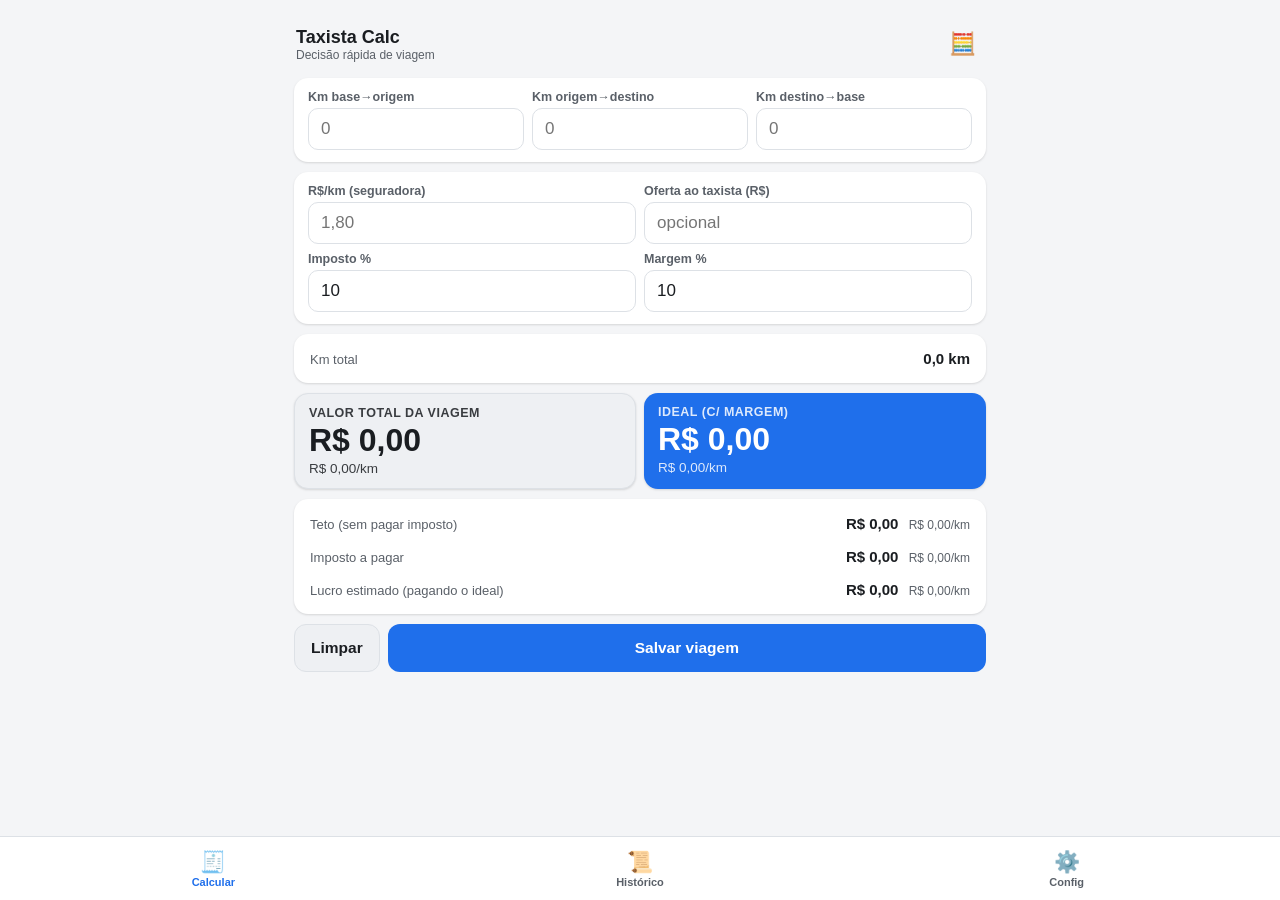
==== index.html @ 7c460bae "Primeira versão do Taxista Calc: PWA offline de calculadora de viagens App completo em HTML/CSS/JS p" ====
<!DOCTYPE html>
<html lang="pt-BR">
<head>
<meta charset="UTF-8">
<meta name="viewport" content="width=device-width, initial-scale=1, viewport-fit=cover, maximum-scale=1">
<title>Taxista Calc</title>
<meta name="description" content="Calculadora rápida de viagens para corretor de reboque/transporte de seguradora.">
<meta name="theme-color" content="#1f6feb" media="(prefers-color-scheme: light)">
<meta name="theme-color" content="#14161a" media="(prefers-color-scheme: dark)">
<link rel="manifest" href="manifest.json">
<link rel="apple-touch-icon" href="icons/icon-192.png">
<meta name="apple-mobile-web-app-capable" content="yes">
<meta name="apple-mobile-web-app-status-bar-style" content="black-translucent">
<meta name="apple-mobile-web-app-title" content="Taxista Calc">
<link rel="icon" href="icons/icon-192.png">
<link rel="stylesheet" href="css/app.css">
</head>
<body>

<!-- ===================== TELA: CALCULAR ===================== -->
<main id="telaCalcular" class="screen ativa">
  <header class="topo">
    <div>
      <h1>Taxista Calc</h1>
      <div class="subtitulo">Decisão rápida de viagem</div>
    </div>
    <button id="btnAbrirCalc" class="btn-icone" title="Calculadora" aria-label="Abrir calculadora">🧮</button>
  </header>

  <section class="card">
    <div class="linha-3">
      <div class="campo">
        <label for="kmBaseOrigem">Km base→origem</label>
        <input id="kmBaseOrigem" type="text" inputmode="decimal" placeholder="0" autocomplete="off">
      </div>
      <div class="campo">
        <label for="kmOrigemDestino">Km origem→destino</label>
        <input id="kmOrigemDestino" type="text" inputmode="decimal" placeholder="0" autocomplete="off">
      </div>
      <div class="campo">
        <label for="kmDestinoBase">Km destino→base</label>
        <input id="kmDestinoBase" type="text" inputmode="decimal" placeholder="0" autocomplete="off">
      </div>
    </div>
  </section>

  <section class="card">
    <div class="linha-2">
      <div class="campo">
        <label for="ratePerKm">R$/km (seguradora)</label>
        <input id="ratePerKm" type="text" inputmode="decimal" placeholder="1,80" autocomplete="off">
      </div>
      <div class="campo">
        <label for="driverOffer">Oferta ao taxista (R$)</label>
        <input id="driverOffer" type="text" inputmode="decimal" placeholder="opcional" autocomplete="off">
      </div>
    </div>
    <div class="linha-2" style="margin-top:8px">
      <div class="campo">
        <label for="taxPercent">Imposto %</label>
        <input id="taxPercent" type="text" inputmode="decimal" placeholder="10" autocomplete="off">
      </div>
      <div class="campo">
        <label for="marginPercent">Margem %</label>
        <input id="marginPercent" type="text" inputmode="decimal" placeholder="10" autocomplete="off">
      </div>
    </div>
  </section>

  <section class="card resultados">
    <div class="resultado-linha">
      <span class="rotulo">Km total</span>
      <span class="valor" id="resTotalKm">0,0 km</span>
    </div>
  </section>

  <div id="bannerStatus" class="banner-status">
    <div class="titulo-status" id="bannerTitulo"></div>
    <div class="detalhe-status" id="bannerDetalhe"></div>
  </div>

  <div class="destaques-grid">
    <div class="destaque total">
      <div class="rotulo-destaque">Valor total da viagem</div>
      <div class="valor-destaque" id="resTripValue">R$ 0,00</div>
      <div class="valor-destaque-km" id="resTripValuePerKm">R$ 0,00/km</div>
    </div>
    <div class="destaque ideal">
      <div class="rotulo-destaque">Ideal (c/ margem)</div>
      <div class="valor-destaque" id="resIdeal">R$ 0,00</div>
      <div class="valor-destaque-km" id="resIdealPerKm">R$ 0,00/km</div>
    </div>
  </div>

  <section class="card resultados">
    <div class="resultado-linha">
      <span class="rotulo">Teto (sem pagar imposto)</span>
      <span class="valor" id="resCeiling">R$ 0,00 <small id="resCeilingPerKm">R$ 0,00/km</small></span>
    </div>
    <div class="resultado-linha">
      <span class="rotulo">Imposto a pagar</span>
      <span class="valor" id="resTaxAmount">R$ 0,00 <small id="resTaxAmountPerKm">R$ 0,00/km</small></span>
    </div>
    <div class="resultado-linha">
      <span class="rotulo" id="rotuloLucro">Lucro estimado (pagando o ideal)</span>
      <span class="valor" id="resProfit">R$ 0,00 <small id="resProfitPerKm">R$ 0,00/km</small></span>
    </div>
  </section>

  <div class="linha-botoes">
    <button id="btnLimpar" class="btn btn-secundario">Limpar</button>
    <button id="btnSalvarViagem" class="btn btn-primario btn-bloco">Salvar viagem</button>
  </div>
</main>

<!-- ===================== TELA: HISTÓRICO ===================== -->
<main id="telaHistorico" class="screen">
  <header class="topo">
    <div>
      <h1>Histórico</h1>
      <div class="subtitulo">Viagens salvas</div>
    </div>
    <select id="filtroMes" class="filtro-mes" aria-label="Filtrar por mês"></select>
  </header>

  <div class="totais-historico">
    <div class="total-item"><div class="rotulo">Viagens</div><div class="valor" id="totalViagens">0</div></div>
    <div class="total-item"><div class="rotulo">Valor total</div><div class="valor" id="totalTripValue">R$ 0,00</div></div>
    <div class="total-item"><div class="rotulo">Imposto estimado</div><div class="valor" id="totalTax">R$ 0,00</div></div>
    <div class="total-item"><div class="rotulo">Pago a motoristas</div><div class="valor" id="totalPago">R$ 0,00</div></div>
    <div class="total-item" style="grid-column: span 2"><div class="rotulo">Lucro total</div><div class="valor" id="totalLucro">R$ 0,00</div></div>
  </div>

  <div id="listaViagens" class="lista-viagens"></div>

  <button id="btnExportarCSV" class="btn btn-secundario btn-bloco">Exportar CSV (contador)</button>
</main>

<!-- ===================== TELA: CONFIG ===================== -->
<main id="telaConfig" class="screen">
  <header class="topo">
    <div>
      <h1>Configurações</h1>
      <div class="subtitulo">Padrões e backup</div>
    </div>
  </header>

  <section class="card form-config">
    <div class="linha-form">
      <div class="campo">
        <label for="cfgTax">Imposto % padrão</label>
        <input id="cfgTax" type="text" inputmode="decimal" placeholder="10">
      </div>
      <div class="campo">
        <label for="cfgMargin">Margem % padrão</label>
        <input id="cfgMargin" type="text" inputmode="decimal" placeholder="10">
      </div>
    </div>
    <div class="campo">
      <label for="cfgRate">R$/km padrão (opcional)</label>
      <input id="cfgRate" type="text" inputmode="decimal" placeholder="ex: 1,80">
    </div>
    <button id="btnSalvarConfig" class="btn btn-primario btn-bloco">Salvar padrões</button>
  </section>

  <section class="card">
    <label style="font-size:12.5px;font-weight:600;color:var(--text-muted)">Motoristas</label>
    <div class="linha-form" style="margin-top:6px">
      <input id="inputNovoMotorista" type="text" placeholder="Nome do motorista">
      <button id="btnAddMotorista" class="btn btn-secundario">Adicionar</button>
    </div>
    <div id="listaMotoristas" class="lista-motoristas" style="margin-top:8px"></div>
  </section>

  <section class="card">
    <label style="font-size:12.5px;font-weight:600;color:var(--text-muted)">Backup</label>
    <div class="linha-botoes" style="margin-top:8px">
      <button id="btnExportarBackup" class="btn btn-secundario btn-bloco">Exportar backup (JSON)</button>
    </div>
    <div class="linha-botoes" style="margin-top:8px">
      <button id="btnImportarBackup" class="btn btn-secundario btn-bloco">Importar backup (JSON)</button>
      <input id="inputImportarBackup" type="file" accept="application/json" style="display:none">
    </div>
  </section>

  <section class="card" id="cardInstalar" style="display:none">
    <button id="btnInstalar" class="btn btn-primario btn-bloco">Instalar app na tela inicial</button>
  </section>

  <section class="card">
    <div class="subtitulo" style="text-align:center">Taxista Calc · funciona 100% offline</div>
  </section>
</main>

<!-- ===================== NAV INFERIOR ===================== -->
<nav class="nav-inferior">
  <button id="navCalcular" class="ativo" data-tela="telaCalcular">
    <span class="icone-nav">🧾</span>Calcular
  </button>
  <button id="navHistorico" data-tela="telaHistorico">
    <span class="icone-nav">📜</span>Histórico
  </button>
  <button id="navConfig" data-tela="telaConfig">
    <span class="icone-nav">⚙️</span>Config
  </button>
</nav>

<!-- ===================== DRAWER: CALCULADORA ===================== -->
<div id="overlayCalc" class="overlay">
  <div class="modal">
    <div class="modal-cabecalho">
      <h2>Calculadora</h2>
      <button class="btn-icone" id="btnFecharCalc" aria-label="Fechar">✕</button>
    </div>
    <div class="visor-calc" id="visorCalc">0</div>
    <div class="teclado-calc">
      <button class="func" data-key="C">C</button>
      <button class="func" data-key="back">⌫</button>
      <button class="func" data-key="%">%</button>
      <button class="op" data-key="/">÷</button>

      <button data-key="7">7</button>
      <button data-key="8">8</button>
      <button data-key="9">9</button>
      <button class="op" data-key="*">×</button>

      <button data-key="4">4</button>
      <button data-key="5">5</button>
      <button data-key="6">6</button>
      <button class="op" data-key="-">−</button>

      <button data-key="1">1</button>
      <button data-key="2">2</button>
      <button data-key="3">3</button>
      <button class="op" data-key="+">+</button>

      <button data-key="0" style="grid-column: span 2">0</button>
      <button data-key=",">,</button>
      <button class="op" data-key="=">=</button>
    </div>
  </div>
</div>

<!-- ===================== MODAL: SALVAR VIAGEM ===================== -->
<div id="overlaySalvar" class="overlay modal-central-wrap">
  <div class="modal modal-central">
    <div class="modal-cabecalho">
      <h2>Salvar viagem</h2>
      <button class="btn-icone" id="btnFecharSalvar" aria-label="Fechar">✕</button>
    </div>
    <div class="campo">
      <label for="inputLabel">Rótulo (opcional)</label>
      <input id="inputLabel" type="text" placeholder="ex: Ibatiba → Vitória">
    </div>
    <div class="campo">
      <label for="inputMotorista">Motorista (opcional)</label>
      <input id="inputMotorista" type="text" list="dataListMotoristas" placeholder="Nome">
      <datalist id="dataListMotoristas"></datalist>
    </div>
    <div class="campo">
      <label for="inputValorFinal">Valor final pago ao motorista (R$)</label>
      <input id="inputValorFinal" type="text" inputmode="decimal" placeholder="0,00">
    </div>
    <button id="btnConfirmarSalvar" class="btn btn-primario btn-bloco">Confirmar</button>
  </div>
</div>

<!-- ===================== MODAL: DETALHE DA VIAGEM ===================== -->
<div id="overlayDetalhe" class="overlay modal-central-wrap">
  <div class="modal modal-central">
    <div class="modal-cabecalho">
      <h2 id="detalheTitulo">Viagem</h2>
      <button class="btn-icone" id="btnFecharDetalhe" aria-label="Fechar">✕</button>
    </div>
    <div class="resultados" id="detalheConteudo"></div>
    <div class="campo">
      <label for="detalheMotorista">Motorista</label>
      <input id="detalheMotorista" type="text" list="dataListMotoristas">
    </div>
    <div class="campo">
      <label for="detalheValorFinal">Valor final pago (R$)</label>
      <input id="detalheValorFinal" type="text" inputmode="decimal">
    </div>
    <div class="linha-botoes">
      <button id="btnSalvarDetalhe" class="btn btn-primario btn-bloco">Salvar alterações</button>
    </div>
    <div class="linha-botoes">
      <button id="btnReabrirDetalhe" class="btn btn-secundario btn-bloco">Reabrir no cálculo</button>
    </div>
    <div class="linha-botoes">
      <button id="btnExcluirDetalhe" class="btn btn-perigo btn-bloco">Excluir viagem</button>
    </div>
  </div>
</div>

<div id="toast" class="toast"></div>

<script src="js/calc.js"></script>
<script src="js/storage.js"></script>
<script src="js/app.js"></script>
</body>
</html>
---- css/app.css ----
/* ===== Tema (claro/escuro conforme o sistema) ===== */
:root {
  --bg: #f4f5f7;
  --surface: #ffffff;
  --surface-2: #eef0f3;
  --text: #1a1d21;
  --text-muted: #5a6068;
  --border: #dde1e6;
  --primary: #1f6feb;
  --primary-text: #ffffff;
  --accent: #0969da;

  --verde-bg: #d9f7e3;
  --verde-text: #0b6b31;
  --verde-border: #39b36b;

  --amarelo-bg: #fff3cd;
  --amarelo-text: #8a6500;
  --amarelo-border: #d6a300;

  --vermelho-bg: #fde2e1;
  --vermelho-text: #9a1c13;
  --vermelho-border: #e5564a;

  --shadow: 0 1px 3px rgba(0, 0, 0, 0.08), 0 1px 2px rgba(0, 0, 0, 0.06);
  --radius: 14px;
  --nav-height: 64px;
}

@media (prefers-color-scheme: dark) {
  :root {
    --bg: #14161a;
    --surface: #1e2126;
    --surface-2: #262a31;
    --text: #eceef1;
    --text-muted: #a2a9b3;
    --border: #343a42;
    --primary: #4493f8;
    --primary-text: #0b0d10;
    --accent: #58a6ff;

    --verde-bg: #0f3d23;
    --verde-text: #5fe39a;
    --verde-border: #2fa968;

    --amarelo-bg: #40330a;
    --amarelo-text: #ffd866;
    --amarelo-border: #c99a2e;

    --vermelho-bg: #3d1513;
    --vermelho-text: #ff8b82;
    --vermelho-border: #c4463b;

    --shadow: 0 1px 3px rgba(0, 0, 0, 0.5), 0 1px 2px rgba(0, 0, 0, 0.4);
  }
}

* { box-sizing: border-box; }

html, body {
  margin: 0;
  padding: 0;
  height: 100%;
  background: var(--bg);
  color: var(--text);
  font-family: -apple-system, BlinkMacSystemFont, 'Segoe UI', Roboto, Helvetica, Arial, sans-serif;
  -webkit-tap-highlight-color: transparent;
}

body {
  display: flex;
  flex-direction: column;
  min-height: 100vh;
  padding-bottom: calc(var(--nav-height) + env(safe-area-inset-bottom, 0px));
}

button, input, select {
  font-family: inherit;
  color: inherit;
}

input:focus, button:focus, select:focus {
  outline: 2px solid var(--primary);
  outline-offset: 1px;
}

.screen {
  display: none;
  flex: 1;
  padding: 12px 14px 16px;
  max-width: 640px;
  width: 100%;
  margin: 0 auto;
}
.screen.ativa { display: flex; flex-direction: column; gap: 10px; }

header.topo {
  display: flex;
  align-items: center;
  justify-content: space-between;
  padding: 10px 2px 2px;
}
header.topo h1 {
  font-size: 18px;
  margin: 0;
  font-weight: 700;
}
header.topo .subtitulo {
  font-size: 12px;
  color: var(--text-muted);
}

/* ===== Inputs ===== */
.campo {
  display: flex;
  flex-direction: column;
  gap: 4px;
}
.campo label {
  font-size: 12.5px;
  font-weight: 600;
  color: var(--text-muted);
}
.campo input, .campo select {
  background: var(--surface);
  border: 1.5px solid var(--border);
  border-radius: 10px;
  padding: 10px 12px;
  font-size: 17px;
  color: var(--text);
  width: 100%;
}
.linha-3 {
  display: grid;
  grid-template-columns: repeat(3, 1fr);
  gap: 8px;
}
.linha-2 {
  display: grid;
  grid-template-columns: 1fr 1fr;
  gap: 8px;
}

.card {
  background: var(--surface);
  border-radius: var(--radius);
  box-shadow: var(--shadow);
  padding: 12px 14px;
}

/* ===== Resultados ===== */
.resultados {
  display: flex;
  flex-direction: column;
  gap: 8px;
}
.resultado-linha {
  display: flex;
  justify-content: space-between;
  align-items: baseline;
  padding: 4px 2px;
}
.resultado-linha .rotulo {
  font-size: 13px;
  color: var(--text-muted);
}
.resultado-linha .valor {
  font-size: 15px;
  font-weight: 600;
  text-align: right;
}
.resultado-linha .valor small {
  font-size: 12px;
  font-weight: 400;
  color: var(--text-muted);
  margin-left: 6px;
}

.destaque {
  border-radius: var(--radius);
  padding: 12px 14px;
  box-shadow: var(--shadow);
}
.destaque.total {
  background: var(--surface-2);
  border: 1.5px solid var(--border);
}
.destaque.ideal {
  background: var(--primary);
  color: var(--primary-text);
}
.destaque .rotulo-destaque {
  font-size: 12.5px;
  font-weight: 700;
  text-transform: uppercase;
  letter-spacing: 0.04em;
  opacity: 0.85;
}
.destaque .valor-destaque {
  font-size: 28px;
  font-weight: 800;
  line-height: 1.15;
  margin-top: 2px;
}
.destaque .valor-destaque-km {
  font-size: 13.5px;
  font-weight: 500;
  opacity: 0.85;
  margin-top: 2px;
}
.destaques-grid {
  display: grid;
  grid-template-columns: 1fr 1fr;
  gap: 8px;
}

/* ===== Banner de status (oferta) ===== */
.banner-status {
  border-radius: var(--radius);
  border: 2px solid;
  padding: 12px 14px;
  display: none;
  flex-direction: column;
  gap: 4px;
}
.banner-status.visivel { display: flex; }
.banner-status.verde { background: var(--verde-bg); color: var(--verde-text); border-color: var(--verde-border); }
.banner-status.amarelo { background: var(--amarelo-bg); color: var(--amarelo-text); border-color: var(--amarelo-border); }
.banner-status.vermelho { background: var(--vermelho-bg); color: var(--vermelho-text); border-color: var(--vermelho-border); }
.banner-status .titulo-status {
  font-size: 15px;
  font-weight: 800;
}
.banner-status .detalhe-status {
  font-size: 13px;
  font-weight: 500;
  opacity: 0.95;
}

/* ===== Botões ===== */
.btn {
  border: none;
  border-radius: 12px;
  padding: 13px 16px;
  font-size: 15.5px;
  font-weight: 700;
  min-height: 48px;
  cursor: pointer;
}
.btn-primario { background: var(--primary); color: var(--primary-text); }
.btn-secundario { background: var(--surface-2); color: var(--text); border: 1.5px solid var(--border); }
.btn-perigo { background: var(--vermelho-bg); color: var(--vermelho-text); border: 1.5px solid var(--vermelho-border); }
.btn-bloco { width: 100%; }
.btn:active { transform: scale(0.98); }
.linha-botoes { display: flex; gap: 8px; }

.btn-icone {
  background: none;
  border: none;
  font-size: 22px;
  padding: 8px;
  min-width: 44px;
  min-height: 44px;
  cursor: pointer;
  color: var(--text);
}

/* ===== Navegação inferior ===== */
nav.nav-inferior {
  position: fixed;
  bottom: 0;
  left: 0;
  right: 0;
  height: var(--nav-height);
  padding-bottom: env(safe-area-inset-bottom, 0px);
  background: var(--surface);
  border-top: 1px solid var(--border);
  display: flex;
  z-index: 50;
}
nav.nav-inferior button {
  flex: 1;
  background: none;
  border: none;
  display: flex;
  flex-direction: column;
  align-items: center;
  justify-content: center;
  gap: 2px;
  font-size: 11px;
  color: var(--text-muted);
  font-weight: 600;
  cursor: pointer;
  padding: 6px 0;
}
nav.nav-inferior button .icone-nav { font-size: 21px; }
nav.nav-inferior button.ativo { color: var(--primary); }

/* ===== Histórico ===== */
.totais-historico {
  display: grid;
  grid-template-columns: repeat(2, 1fr);
  gap: 8px;
}
.total-item {
  background: var(--surface);
  border-radius: 12px;
  padding: 10px 12px;
  box-shadow: var(--shadow);
}
.total-item .rotulo { font-size: 11.5px; color: var(--text-muted); font-weight: 600; }
.total-item .valor { font-size: 17px; font-weight: 800; margin-top: 2px; }

.lista-viagens {
  display: flex;
  flex-direction: column;
  gap: 8px;
  overflow-y: auto;
}
.item-viagem {
  background: var(--surface);
  border-radius: 12px;
  box-shadow: var(--shadow);
  padding: 10px 12px;
  display: flex;
  justify-content: space-between;
  align-items: center;
  cursor: pointer;
}
.item-viagem .info-principal { display: flex; flex-direction: column; gap: 2px; }
.item-viagem .label-viagem { font-weight: 700; font-size: 14.5px; }
.item-viagem .data-viagem { font-size: 12px; color: var(--text-muted); }
.item-viagem .valor-viagem { font-weight: 800; font-size: 15px; text-align: right; }
.item-viagem .valor-viagem small { display: block; font-size: 11px; font-weight: 500; color: var(--text-muted); }

.vazio {
  text-align: center;
  color: var(--text-muted);
  padding: 32px 16px;
  font-size: 14px;
}

select.filtro-mes {
  background: var(--surface);
  border: 1.5px solid var(--border);
  border-radius: 10px;
  padding: 8px 10px;
  font-size: 14px;
}

/* ===== Modal / Drawer ===== */
.overlay {
  position: fixed;
  inset: 0;
  background: rgba(0, 0, 0, 0.45);
  display: none;
  align-items: flex-end;
  justify-content: center;
  z-index: 100;
}
.overlay.visivel { display: flex; }
.modal {
  background: var(--surface);
  width: 100%;
  max-width: 480px;
  border-radius: 18px 18px 0 0;
  padding: 16px 16px calc(16px + env(safe-area-inset-bottom, 0px));
  max-height: 88vh;
  overflow-y: auto;
  display: flex;
  flex-direction: column;
  gap: 12px;
}
.modal.modal-central {
  border-radius: 18px;
  align-self: center;
  margin-bottom: auto;
  margin-top: 8vh;
}
.overlay.modal-central-wrap { align-items: flex-start; }
.modal-cabecalho {
  display: flex;
  justify-content: space-between;
  align-items: center;
}
.modal-cabecalho h2 { font-size: 17px; margin: 0; }

/* ===== Calculadora ===== */
.visor-calc {
  background: var(--surface-2);
  border-radius: 12px;
  padding: 16px;
  text-align: right;
  font-size: 32px;
  font-weight: 700;
  word-break: break-all;
  min-height: 1.4em;
}
.teclado-calc {
  display: grid;
  grid-template-columns: repeat(4, 1fr);
  gap: 8px;
}
.teclado-calc button {
  background: var(--surface-2);
  border: none;
  border-radius: 10px;
  padding: 16px 0;
  font-size: 19px;
  font-weight: 700;
  cursor: pointer;
}
.teclado-calc button.op { background: var(--primary); color: var(--primary-text); }
.teclado-calc button.func { background: var(--border); }
.teclado-calc button:active { transform: scale(0.96); }

/* ===== Config ===== */
.form-config {
  display: flex;
  flex-direction: column;
  gap: 14px;
}
.lista-motoristas {
  display: flex;
  flex-direction: column;
  gap: 6px;
}
.motorista-item {
  display: flex;
  justify-content: space-between;
  align-items: center;
  background: var(--surface);
  border-radius: 10px;
  padding: 8px 10px;
  box-shadow: var(--shadow);
}
.motorista-item button { background: none; border: none; font-size: 16px; cursor: pointer; }

.toast {
  position: fixed;
  bottom: calc(var(--nav-height) + 14px);
  left: 50%;
  transform: translateX(-50%);
  background: var(--text);
  color: var(--bg);
  padding: 10px 18px;
  border-radius: 10px;
  font-size: 13.5px;
  font-weight: 600;
  z-index: 200;
  opacity: 0;
  pointer-events: none;
  transition: opacity 0.25s ease;
  max-width: 90vw;
  text-align: center;
}
.toast.visivel { opacity: 1; }

.linha-form {
  display: flex;
  gap: 8px;
}
.linha-form > * { flex: 1; }

::-webkit-scrollbar { width: 6px; height: 6px; }
::-webkit-scrollbar-thumb { background: var(--border); border-radius: 3px; }

/* ===== Responsivo: telas maiores (tablets) ===== */
@media (min-width: 560px) {
  .screen { max-width: 720px; }
  .destaque .valor-destaque { font-size: 32px; }
}
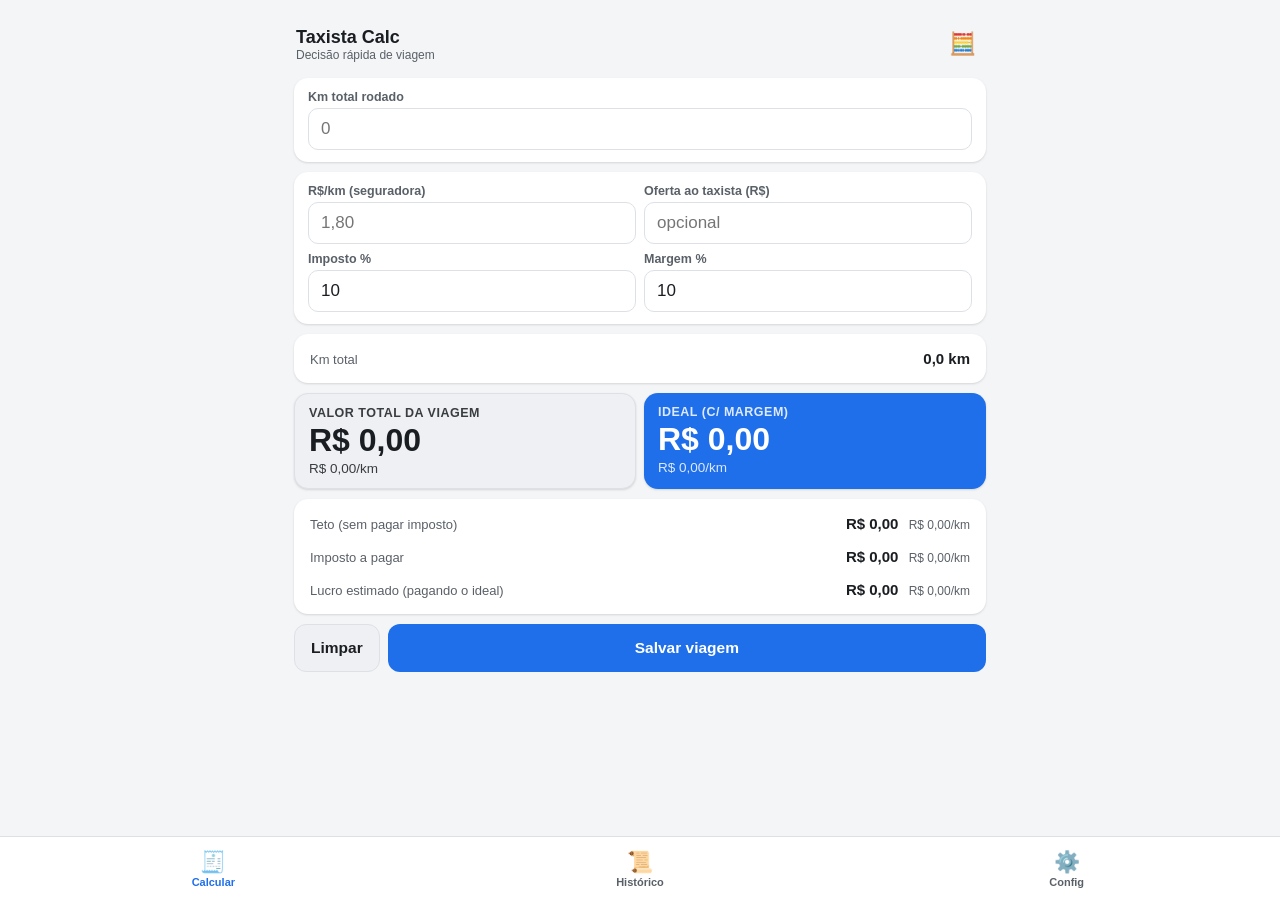
==== commit 1848e319: "Simplifica entrada de km: um unico campo "Km total rodado" Substitui os 3 trechos (base->origem, ori" ====
--- a/index.html
+++ b/index.html
@@ -28,19 +28,9 @@
   </header>
 
   <section class="card">
-    <div class="linha-3">
-      <div class="campo">
-        <label for="kmBaseOrigem">Km base→origem</label>
-        <input id="kmBaseOrigem" type="text" inputmode="decimal" placeholder="0" autocomplete="off">
-      </div>
-      <div class="campo">
-        <label for="kmOrigemDestino">Km origem→destino</label>
-        <input id="kmOrigemDestino" type="text" inputmode="decimal" placeholder="0" autocomplete="off">
-      </div>
-      <div class="campo">
-        <label for="kmDestinoBase">Km destino→base</label>
-        <input id="kmDestinoBase" type="text" inputmode="decimal" placeholder="0" autocomplete="off">
-      </div>
+    <div class="campo">
+      <label for="kmTotal">Km total rodado</label>
+      <input id="kmTotal" type="text" inputmode="decimal" placeholder="0" autocomplete="off">
     </div>
   </section>
 
@@ -120,8 +110,31 @@
       <h1>Histórico</h1>
       <div class="subtitulo">Viagens salvas</div>
     </div>
-    <select id="filtroMes" class="filtro-mes" aria-label="Filtrar por mês"></select>
   </header>
+
+  <section class="card">
+    <div class="linha-2">
+      <div class="campo">
+        <label for="filtroMes">Mês</label>
+        <select id="filtroMes" aria-label="Filtrar por mês"></select>
+      </div>
+      <div class="campo">
+        <label for="filtroData">Data específica</label>
+        <input id="filtroData" type="date" aria-label="Filtrar por data">
+      </div>
+    </div>
+    <div class="linha-2" style="margin-top:8px">
+      <div class="campo">
+        <label for="filtroMotorista">Motorista</label>
+        <select id="filtroMotorista" aria-label="Filtrar por motorista"></select>
+      </div>
+      <div class="campo">
+        <label for="filtroNumeroCorrida">Número da corrida</label>
+        <input id="filtroNumeroCorrida" type="text" placeholder="buscar" aria-label="Filtrar por número da corrida">
+      </div>
+    </div>
+    <button id="btnLimparFiltros" class="btn btn-secundario btn-bloco" style="margin-top:8px">Limpar filtros</button>
+  </section>
 
   <div class="totais-historico">
     <div class="total-item"><div class="rotulo">Viagens</div><div class="valor" id="totalViagens">0</div></div>
@@ -253,6 +266,10 @@
       <input id="inputLabel" type="text" placeholder="ex: Ibatiba → Vitória">
     </div>
     <div class="campo">
+      <label for="inputNumeroCorrida">Número da corrida (opcional)</label>
+      <input id="inputNumeroCorrida" type="text" placeholder="ex: 12345">
+    </div>
+    <div class="campo">
       <label for="inputMotorista">Motorista (opcional)</label>
       <input id="inputMotorista" type="text" list="dataListMotoristas" placeholder="Nome">
       <datalist id="dataListMotoristas"></datalist>
@@ -274,6 +291,10 @@
     </div>
     <div class="resultados" id="detalheConteudo"></div>
     <div class="campo">
+      <label for="detalheNumeroCorrida">Número da corrida</label>
+      <input id="detalheNumeroCorrida" type="text" placeholder="opcional">
+    </div>
+    <div class="campo">
       <label for="detalheMotorista">Motorista</label>
       <input id="detalheMotorista" type="text" list="dataListMotoristas">
     </div>
--- a/css/app.css
+++ b/css/app.css
@@ -60,7 +60,6 @@
 html, body {
   margin: 0;
   padding: 0;
-  height: 100%;
   background: var(--bg);
   color: var(--text);
   font-family: -apple-system, BlinkMacSystemFont, 'Segoe UI', Roboto, Helvetica, Arial, sans-serif;
@@ -71,6 +70,7 @@
   display: flex;
   flex-direction: column;
   min-height: 100vh;
+  padding-top: env(safe-area-inset-top, 0px);
   padding-bottom: calc(var(--nav-height) + env(safe-area-inset-bottom, 0px));
 }
 
@@ -129,11 +129,6 @@
   font-size: 17px;
   color: var(--text);
   width: 100%;
-}
-.linha-3 {
-  display: grid;
-  grid-template-columns: repeat(3, 1fr);
-  gap: 8px;
 }
 .linha-2 {
   display: grid;
@@ -337,14 +332,6 @@
   text-align: center;
   color: var(--text-muted);
   padding: 32px 16px;
-  font-size: 14px;
-}
-
-select.filtro-mes {
-  background: var(--surface);
-  border: 1.5px solid var(--border);
-  border-radius: 10px;
-  padding: 8px 10px;
   font-size: 14px;
 }
 
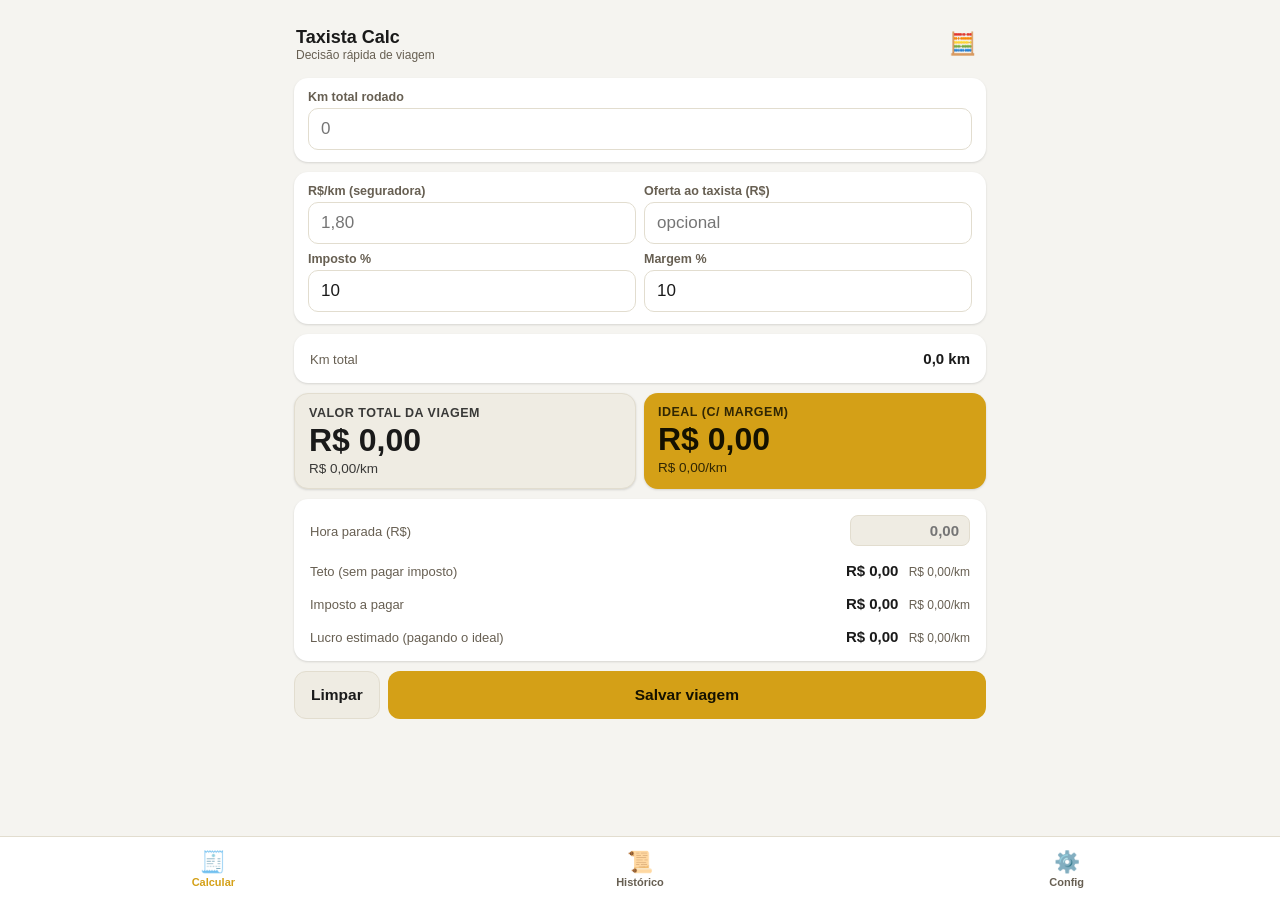
==== commit 3803884a: "Tema com a identidade visual Aguiar Taxi e Executivo + campo Hora parada - Icones do PWA (manifest, " ====
--- a/index.html
+++ b/index.html
@@ -5,8 +5,8 @@
 <meta name="viewport" content="width=device-width, initial-scale=1, viewport-fit=cover, maximum-scale=1">
 <title>Taxista Calc</title>
 <meta name="description" content="Calculadora rápida de viagens para corretor de reboque/transporte de seguradora.">
-<meta name="theme-color" content="#1f6feb" media="(prefers-color-scheme: light)">
-<meta name="theme-color" content="#14161a" media="(prefers-color-scheme: dark)">
+<meta name="theme-color" content="#d4a017" media="(prefers-color-scheme: light)">
+<meta name="theme-color" content="#000000" media="(prefers-color-scheme: dark)">
 <link rel="manifest" href="manifest.json">
 <link rel="apple-touch-icon" href="icons/icon-192.png">
 <meta name="apple-mobile-web-app-capable" content="yes">
@@ -83,6 +83,10 @@
   </div>
 
   <section class="card resultados">
+    <div class="resultado-linha">
+      <span class="rotulo">Hora parada (R$)</span>
+      <input id="horaParada" class="input-inline" type="text" inputmode="decimal" placeholder="0,00" autocomplete="off">
+    </div>
     <div class="resultado-linha">
       <span class="rotulo">Teto (sem pagar imposto)</span>
       <span class="valor" id="resCeiling">R$ 0,00 <small id="resCeilingPerKm">R$ 0,00/km</small></span>
--- a/css/app.css
+++ b/css/app.css
@@ -1,14 +1,14 @@
-/* ===== Tema (claro/escuro conforme o sistema) ===== */
+/* ===== Tema (claro/escuro conforme o sistema) — cores da logo Aguiar Táxi e Executivo ===== */
 :root {
-  --bg: #f4f5f7;
+  --bg: #f5f4f0;
   --surface: #ffffff;
-  --surface-2: #eef0f3;
-  --text: #1a1d21;
-  --text-muted: #5a6068;
-  --border: #dde1e6;
-  --primary: #1f6feb;
-  --primary-text: #ffffff;
-  --accent: #0969da;
+  --surface-2: #efece3;
+  --text: #1a1a1a;
+  --text-muted: #675f52;
+  --border: #e2ddcf;
+  --primary: #d4a017;
+  --primary-text: #141100;
+  --accent: #b8860b;
 
   --verde-bg: #d9f7e3;
   --verde-text: #0b6b31;
@@ -29,15 +29,15 @@
 
 @media (prefers-color-scheme: dark) {
   :root {
-    --bg: #14161a;
-    --surface: #1e2126;
-    --surface-2: #262a31;
-    --text: #eceef1;
-    --text-muted: #a2a9b3;
-    --border: #343a42;
-    --primary: #4493f8;
-    --primary-text: #0b0d10;
-    --accent: #58a6ff;
+    --bg: #000000;
+    --surface: #161616;
+    --surface-2: #212121;
+    --text: #f5f5f3;
+    --text-muted: #a8a29a;
+    --border: #332d1f;
+    --primary: #ffc400;
+    --primary-text: #141100;
+    --accent: #ffdd66;
 
     --verde-bg: #0f3d23;
     --verde-text: #5fe39a;
@@ -51,7 +51,7 @@
     --vermelho-text: #ff8b82;
     --vermelho-border: #c4463b;
 
-    --shadow: 0 1px 3px rgba(0, 0, 0, 0.5), 0 1px 2px rgba(0, 0, 0, 0.4);
+    --shadow: 0 1px 3px rgba(0, 0, 0, 0.6), 0 1px 2px rgba(0, 0, 0, 0.5);
   }
 }
 
@@ -169,6 +169,17 @@
   font-weight: 400;
   color: var(--text-muted);
   margin-left: 6px;
+}
+.resultado-linha input.input-inline {
+  width: 120px;
+  text-align: right;
+  background: var(--surface-2);
+  border: 1.5px solid var(--border);
+  border-radius: 8px;
+  padding: 6px 10px;
+  font-size: 15px;
+  font-weight: 600;
+  color: var(--text);
 }
 
 .destaque {
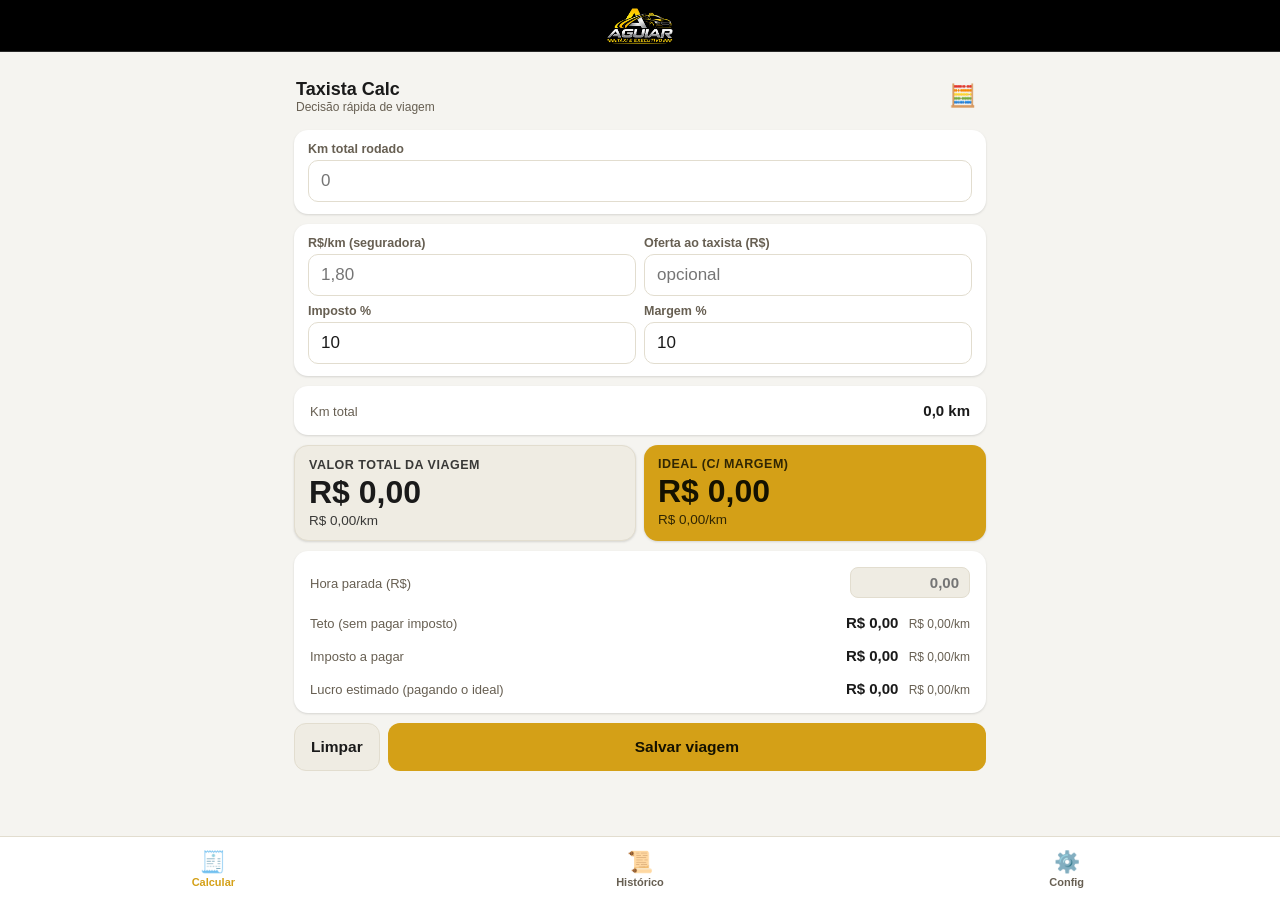
==== commit 05eb7f54: "Fixa a logo da Aguiar numa barra no topo, em todas as telas Barra fixa (position:fixed, fundo preto)" ====
--- a/index.html
+++ b/index.html
@@ -17,6 +17,10 @@
 </head>
 <body>
 
+<header class="topo-fixo">
+  <img src="icons/logo-header.png" alt="Aguiar Táxi e Executivo" class="logo-fixa">
+</header>
+
 <!-- ===================== TELA: CALCULAR ===================== -->
 <main id="telaCalcular" class="screen ativa">
   <header class="topo">
--- a/css/app.css
+++ b/css/app.css
@@ -25,6 +25,7 @@
   --shadow: 0 1px 3px rgba(0, 0, 0, 0.08), 0 1px 2px rgba(0, 0, 0, 0.06);
   --radius: 14px;
   --nav-height: 64px;
+  --topo-fixo-height: 52px;
 }
 
 @media (prefers-color-scheme: dark) {
@@ -70,8 +71,32 @@
   display: flex;
   flex-direction: column;
   min-height: 100vh;
+  padding-top: calc(var(--topo-fixo-height) + env(safe-area-inset-top, 0px));
+  padding-bottom: calc(var(--nav-height) + env(safe-area-inset-bottom, 0px));
+}
+
+/* ===== Barra fixa com a logo (topo, acima de tudo) =====
+   Fundo preto fixo (não segue tema claro/escuro) porque a logo já
+   nasce com fundo preto — assim nunca aparece uma borda/caixa ao
+   redor dela, em nenhum dos dois temas. */
+header.topo-fixo {
+  position: fixed;
+  top: 0;
+  left: 0;
+  right: 0;
+  height: calc(var(--topo-fixo-height) + env(safe-area-inset-top, 0px));
   padding-top: env(safe-area-inset-top, 0px);
-  padding-bottom: calc(var(--nav-height) + env(safe-area-inset-bottom, 0px));
+  background: #000000;
+  border-bottom: 1px solid #2a2a2a;
+  display: flex;
+  align-items: center;
+  justify-content: center;
+  z-index: 50;
+}
+header.topo-fixo img.logo-fixa {
+  height: 36px;
+  width: auto;
+  display: block;
 }
 
 button, input, select {
